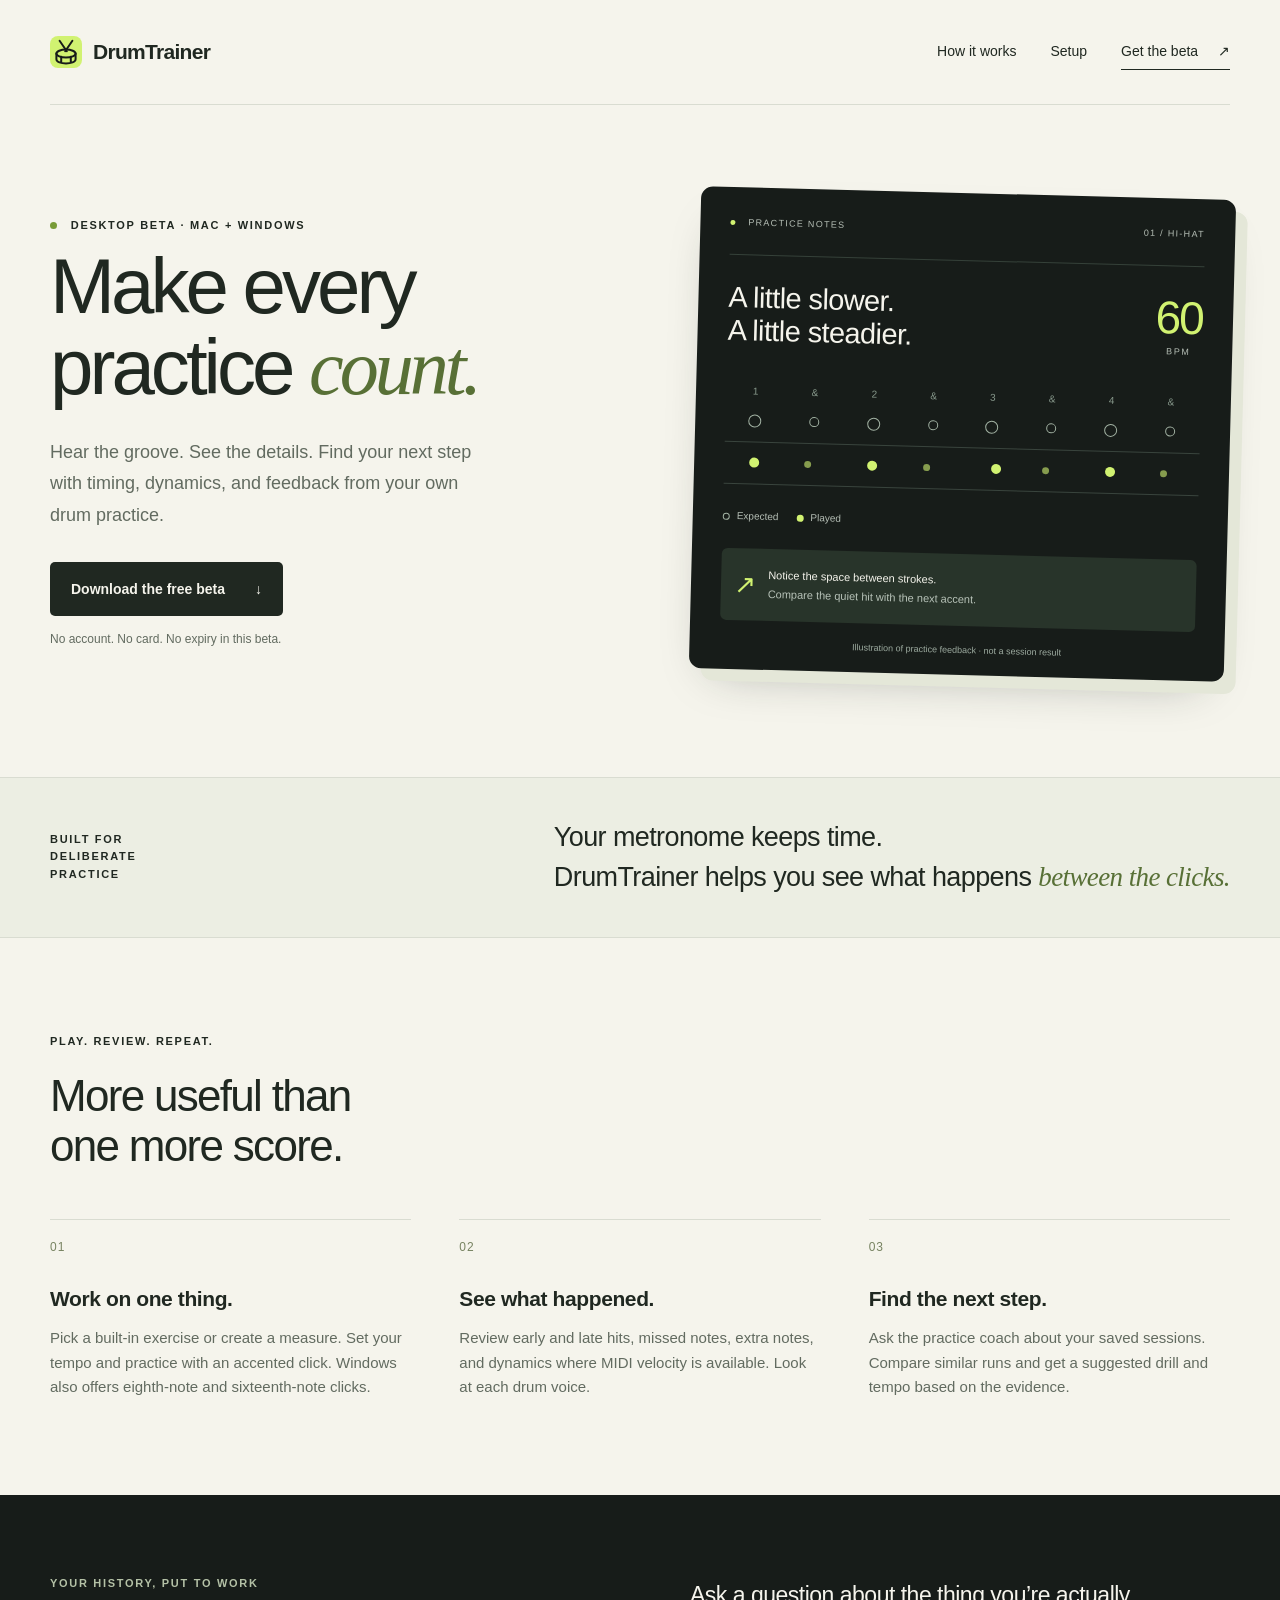
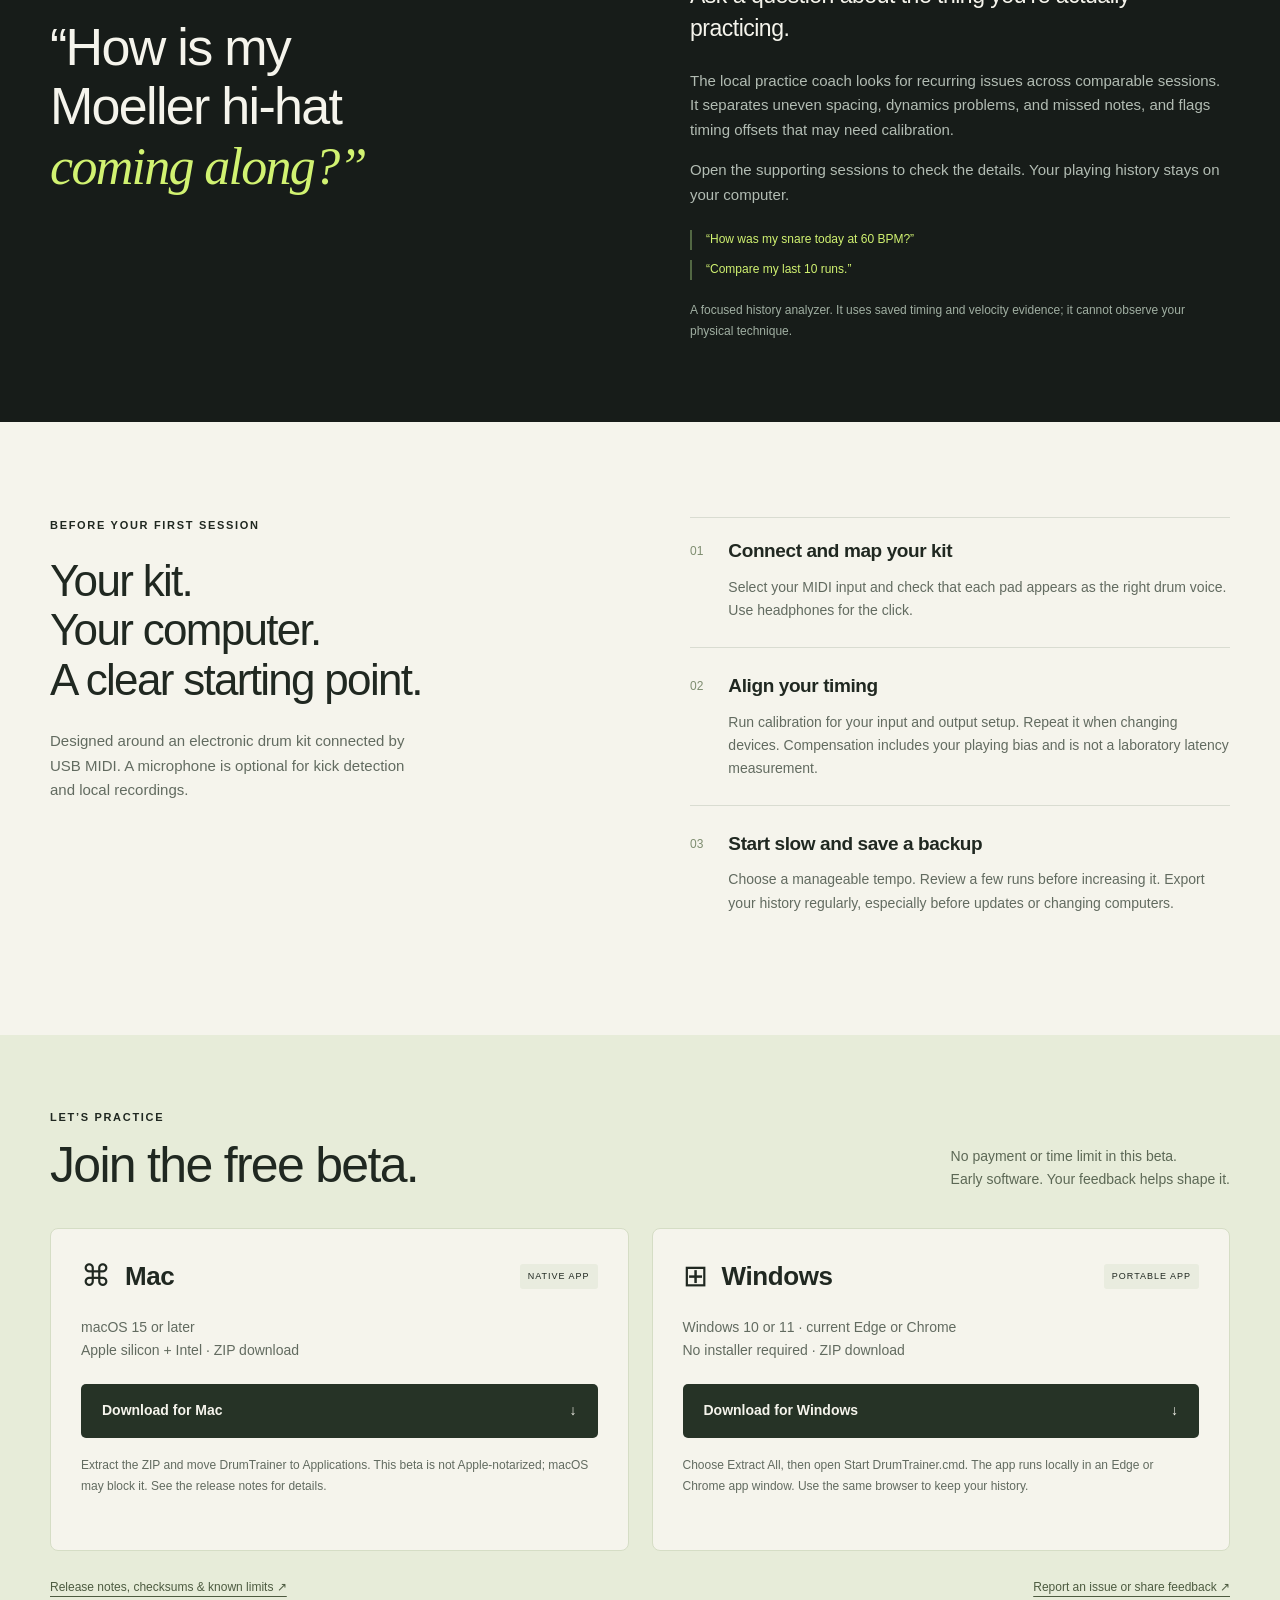
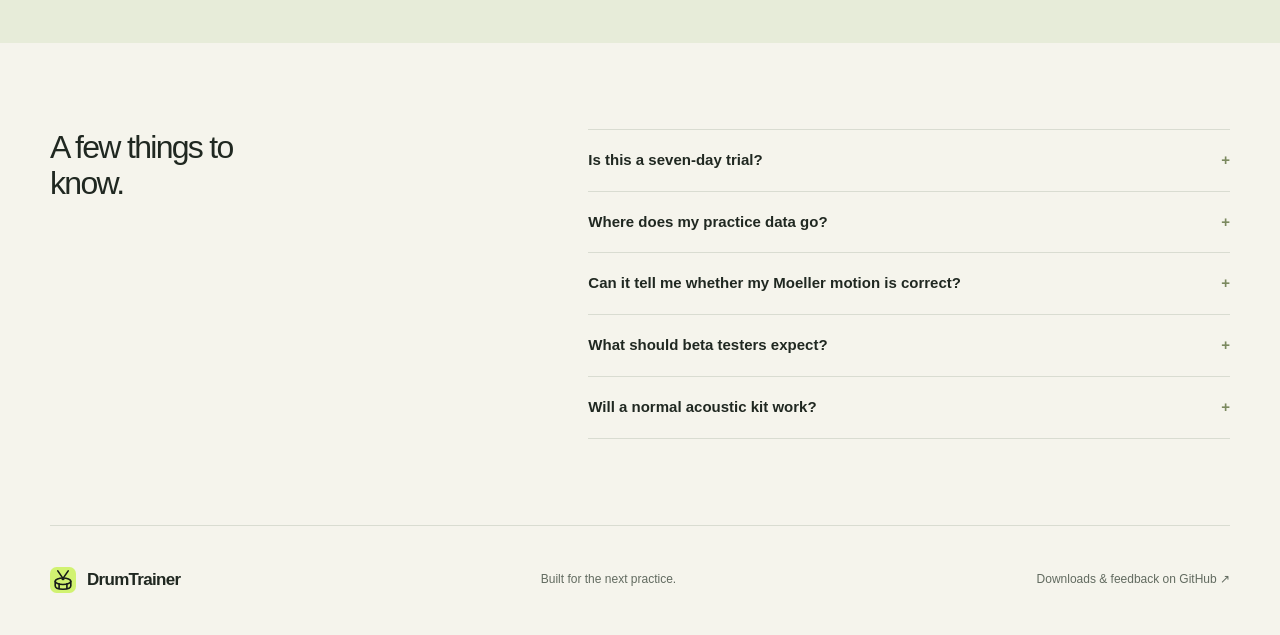
==== index.html @ 53c57be2 "Publish DrumTrainer website and beta documentation" ====
<!doctype html>
<html lang="en">
<head>
  <meta charset="utf-8">
  <meta name="viewport" content="width=device-width, initial-scale=1">
  <meta name="description" content="DrumTrainer is a free desktop beta for deliberate drum practice: timing, dynamics, local history, and feedback grounded in your sessions. For Mac and Windows.">
  <meta name="theme-color" content="#171c19">
  <title>DrumTrainer — Make every practice count.</title>
  <link rel="icon" href="icon.svg" type="image/svg+xml">
  <link rel="stylesheet" href="style.css">
</head>
<body>
  <a class="skip" href="#main">Skip to content</a>
  <header class="nav wrap">
    <a class="brand" href="./" aria-label="DrumTrainer home"><img src="icon.svg" width="32" height="32" alt="">DrumTrainer</a>
    <nav aria-label="Main navigation"><a href="#practice">How it works</a><a href="#setup">Setup</a><a href="#download" class="nav-cta">Get the beta <span aria-hidden="true">↗</span></a></nav>
  </header>
  <main id="main">
    <section class="hero wrap">
      <div class="hero-copy">
        <p class="eyebrow"><span class="status-dot"></span> DESKTOP BETA · MAC + WINDOWS</p>
        <h1>Make every<br>practice <em>count.</em></h1>
        <p class="lede">Hear the groove. See the details. Find your next step with timing, dynamics, and feedback from your own drum practice.</p>
        <a class="button primary" href="#download">Download the free beta <span aria-hidden="true">↓</span></a>
        <p class="small hero-note">No account. No card. No expiry in this beta.</p>
      </div>
      <div class="practice-art" aria-label="Illustrative practice report showing expected notes, played notes, and hi-hat spacing feedback">
        <div class="art-top"><span><span class="status-dot"></span> PRACTICE NOTES</span><span>01 / HI-HAT</span></div>
        <div class="art-title"><h2>A little slower.<br>A little steadier.</h2><span class="tempo">60<small>BPM</small></span></div>
        <div class="groove" aria-hidden="true">
          <div class="beat-labels"><span>1</span><span>&amp;</span><span>2</span><span>&amp;</span><span>3</span><span>&amp;</span><span>4</span><span>&amp;</span></div>
          <div class="note-lane target"><i></i><i></i><i></i><i></i><i></i><i></i><i></i><i></i></div>
          <div class="note-lane played"><i></i><i></i><i></i><i></i><i></i><i></i><i></i><i></i></div>
        </div>
        <div class="legend"><span><b class="target-key"></b>Expected</span><span><b class="played-key"></b>Played</span></div>
        <div class="art-feedback"><span class="feedback-icon" aria-hidden="true">↗</span><p><strong>Notice the space between strokes.</strong><br>Compare the quiet hit with the next accent.</p></div>
        <p class="art-caption">Illustration of practice feedback · not a session result</p>
      </div>
    </section>
    <section class="intro-band" id="practice"><div class="wrap intro-inner"><p class="eyebrow">BUILT FOR DELIBERATE PRACTICE</p><p>Your metronome keeps time.<br>DrumTrainer helps you see what happens <em>between the clicks.</em></p></div></section>
    <section class="wrap practice-section">
      <div class="section-heading"><p class="eyebrow">PLAY. REVIEW. REPEAT.</p><h2>More useful than<br>one more score.</h2></div>
      <div class="steps">
        <article><span class="step-number">01</span><h3>Work on one thing.</h3><p>Pick a built-in exercise or create a measure. Set your tempo and practice with an accented click. Windows also offers eighth-note and sixteenth-note clicks.</p></article>
        <article><span class="step-number">02</span><h3>See what happened.</h3><p>Review early and late hits, missed notes, extra notes, and dynamics where MIDI velocity is available. Look at each drum voice.</p></article>
        <article><span class="step-number">03</span><h3>Find the next step.</h3><p>Ask the practice coach about your saved sessions. Compare similar runs and get a suggested drill and tempo based on the evidence.</p></article>
      </div>
    </section>
    <section class="coach-section"><div class="wrap coach-inner">
      <div><p class="eyebrow">YOUR HISTORY, PUT TO WORK</p><h2>“How is my<br>Moeller hi-hat<br><em>coming along?”</em></h2></div>
      <div class="coach-copy"><p class="large-copy">Ask a question about the thing you’re actually practicing.</p><p>The local practice coach looks for recurring issues across comparable sessions. It separates uneven spacing, dynamics problems, and missed notes, and flags timing offsets that may need calibration.</p><p>Open the supporting sessions to check the details. Your playing history stays on your computer.</p><div class="question-examples"><span>“How was my snare today at 60 BPM?”</span><span>“Compare my last 10 runs.”</span></div><p class="small">A focused history analyzer. It uses saved timing and velocity evidence; it cannot observe your physical technique.</p></div>
    </div></section>
    <section class="wrap setup-section" id="setup">
      <div class="section-heading"><p class="eyebrow">BEFORE YOUR FIRST SESSION</p><h2>Your kit.<br>Your computer.<br>A clear starting point.</h2><p class="setup-lede">Designed around an electronic drum kit connected by USB MIDI. A microphone is optional for kick detection and local recordings.</p></div>
      <ol class="setup-list">
        <li><span>01</span><div><h3>Connect and map your kit</h3><p>Select your MIDI input and check that each pad appears as the right drum voice. Use headphones for the click.</p></div></li>
        <li><span>02</span><div><h3>Align your timing</h3><p>Run calibration for your input and output setup. Repeat it when changing devices. Compensation includes your playing bias and is not a laboratory latency measurement.</p></div></li>
        <li><span>03</span><div><h3>Start slow and save a backup</h3><p>Choose a manageable tempo. Review a few runs before increasing it. Export your history regularly, especially before updates or changing computers.</p></div></li>
      </ol>
    </section>
    <section class="download-section" id="download"><div class="wrap">
      <div class="download-heading"><div><p class="eyebrow">LET’S PRACTICE</p><h2>Join the free beta.</h2></div><p>No payment or time limit in this beta.<br>Early software. Your feedback helps shape it.</p></div>
      <div class="downloads">
        <article class="download-card"><div class="platform"><span aria-hidden="true">⌘</span><h3>Mac</h3><span class="platform-tag">NATIVE APP</span></div><p>macOS 15 or later<br>Apple silicon + Intel · ZIP download</p><a class="button primary" href="https://github.com/KevinFerry1/DrumTrainer-Website/releases/download/beta-2026-10-21/DrumTrainer-Mac.zip">Download for Mac <span aria-hidden="true">↓</span></a><p class="small">Extract the ZIP and move DrumTrainer to Applications. This beta is not Apple-notarized; macOS may block it. See the release notes for details.</p></article>
        <article class="download-card"><div class="platform"><span aria-hidden="true">⊞</span><h3>Windows</h3><span class="platform-tag">PORTABLE APP</span></div><p>Windows 10 or 11 · current Edge or Chrome<br>No installer required · ZIP download</p><a class="button primary" href="https://github.com/KevinFerry1/DrumTrainer-Website/releases/download/beta-2026-10-21/DrumTrainer-Windows.zip">Download for Windows <span aria-hidden="true">↓</span></a><p class="small">Choose Extract All, then open Start DrumTrainer.cmd. The app runs locally in an Edge or Chrome app window. Use the same browser to keep your history.</p></article>
      </div>
      <div class="release-links"><a href="https://github.com/KevinFerry1/DrumTrainer-Website/releases/tag/beta-2026-10-21">Release notes, checksums &amp; known limits ↗</a><a href="https://github.com/KevinFerry1/DrumTrainer-Website/issues/new">Report an issue or share feedback ↗</a></div>
    </div></section>
    <section class="wrap faq-section"><h2>A few things to know.</h2><div class="faqs">
      <details><summary>Is this a seven-day trial?</summary><p>No. This beta is free and has no time limit or payment requirement. Paid access may be introduced in a future version. Any future pricing and trial terms will be announced separately.</p></details>
      <details><summary>Where does my practice data go?</summary><p>Sessions, settings, and optional recordings are stored locally. The practice coach runs on your computer without an AI account, API key, or uploading your history. Export backups yourself; the app does not provide cloud sync.</p><p>This project page has no analytics or tracking scripts. GitHub hosts the page and downloads and may process standard connection information. Feedback submitted on GitHub is public: remove personal information from any attachments.</p></details>
      <details><summary>Can it tell me whether my Moeller motion is correct?</summary><p>It can identify patterns in hit spacing and MIDI dynamics. It cannot see your grip, rebound, tension, or movement. Use the feedback to choose what to practice and review physical technique with a teacher or video.</p></details>
      <details><summary>What should beta testers expect?</summary><p>Timing depends on your devices, calibration, and system performance. Hardware compatibility still needs broader testing. Mac and Windows have some differences, including audio routing and recording access. Export your history before updates and check the release notes for current limits.</p></details>
      <details><summary>Will a normal acoustic kit work?</summary><p>MIDI provides the pad-by-pad evidence used for drum grading and dynamics. The optional microphone path detects kick impacts; this beta does not transcribe a full acoustic kit from one microphone.</p></details>
    </div></section>
  </main>
  <footer class="wrap footer"><a class="brand" href="./"><img src="icon.svg" width="26" height="26" alt="">DrumTrainer</a><p>Built for the next practice.</p><a href="https://github.com/KevinFerry1/DrumTrainer-Website">Downloads &amp; feedback on GitHub ↗</a></footer>
</body>
</html>
---- style.css ----
@charset "UTF-8";
:root{color-scheme:light;--paper:#f5f4ec;--ink:#202821;--muted:#626b60;--line:#d9dcd1;--lime:#d1f271;--dark:#171c19;--serif:Georgia,'Times New Roman',serif;--sans:Inter,'Segoe UI',Arial,sans-serif}
*{box-sizing:border-box}html{scroll-behavior:smooth;scroll-padding-top:28px}body{margin:0;background:var(--paper);color:var(--ink);font-family:var(--sans);font-size:16px;line-height:1.65}a{color:inherit;text-underline-offset:5px}a:hover{text-decoration-thickness:2px}a:focus-visible,summary:focus-visible{outline:3px solid #607929;outline-offset:6px}.wrap{width:min(1180px,calc(100% - 96px));margin-inline:auto}.nav{display:flex;align-items:center;justify-content:space-between;min-height:105px;border-bottom:1px solid var(--line)}.brand{display:inline-flex;align-items:center;gap:11px;font-size:21px;font-weight:700;letter-spacing:-.7px;text-decoration:none}.nav nav{display:flex;align-items:center;gap:34px;font-size:14px}.nav nav a{text-decoration:none}.nav-cta{border-bottom:1px solid var(--ink);padding:6px 0}.nav-cta span{margin-left:16px}.skip{position:absolute;top:0;left:20px;padding:10px;background:var(--lime);transform:translateY(-140%);z-index:10}.skip:focus{transform:none}.hero{display:grid;grid-template-columns:1.08fr 1fr;gap:68px;align-items:center;padding-block:88px 102px}.eyebrow{font-size:11px;font-weight:700;letter-spacing:1.7px;line-height:1.6}.status-dot{display:inline-block;width:7px;height:7px;border-radius:50%;background:#789b37;margin-right:9px}h1,h2,h3,p{margin-top:0}h1{font-size:clamp(62px,6.1vw,84px);font-weight:500;line-height:1.035;letter-spacing:-4px;margin-bottom:28px}h1 em,h2 em{font-family:var(--serif);font-weight:400}h1 em{color:#587036}h2{font-size:44px;line-height:1.13;letter-spacing:-1.7px;font-weight:500;margin-bottom:24px}h3{font-size:21px;line-height:1.35;letter-spacing:-.4px;font-weight:600;margin-bottom:12px}.lede{font-size:18px;color:var(--muted);max-width:450px;line-height:1.75;margin-bottom:31px}.button{display:inline-flex;align-items:center;justify-content:space-between;gap:30px;min-height:54px;border-radius:5px;padding:13px 21px;font-size:14px;font-weight:650;text-decoration:none;transition:background .15s,transform .15s}.primary{background:var(--ink);color:var(--paper)}.primary:hover{background:#3b4c35;transform:translateY(-1px)}.small{font-size:12px;line-height:1.75;color:var(--muted)}.hero-note{margin:13px 0 0}.practice-art{background:var(--dark);color:var(--paper);border-radius:12px;padding:28px 30px 17px;transform:rotate(1.5deg);box-shadow:12px 12px 0 #e4e7d8,0 22px 50px -25px #1b231d66;position:relative}.practice-art:before{display:none;content:'';position:absolute;inset:12px -12px -12px 12px;background:#e4e7d8;border:1px solid var(--line);border-radius:12px;z-index:-1}.art-top{display:flex;align-items:center;justify-content:space-between;font-size:9px;letter-spacing:1.3px;color:#b5beb5;padding-bottom:24px;border-bottom:1px solid #354139}.art-top .status-dot{background:var(--lime);width:5px;height:5px}.art-title{display:flex;justify-content:space-between;align-items:center;padding-block:26px 15px}.art-title h2{font-size:29px;letter-spacing:-.6px;margin:0}.tempo{font-size:46px;letter-spacing:-2px;color:var(--lime);line-height:1;text-align:center}.tempo small{display:block;font-size:9px;letter-spacing:1.6px;color:#b5beb5;margin-top:7px}.groove{padding-block:22px 12px}.beat-labels,.note-lane{display:grid;grid-template-columns:repeat(8,1fr);align-items:center;text-align:center}.beat-labels{font-size:10px;color:#88998c}.note-lane{height:42px;border-bottom:1px solid #39443d}.note-lane i{display:block;height:10px;width:10px;border-radius:50%;margin-inline:auto}.target i{border:1px solid #a2b2a3}.target i:nth-child(odd){width:13px;height:13px}.played i{background:var(--lime)}.played i:nth-child(even){opacity:.6;width:7px;height:7px;transform:translateX(-5px)}.played i:nth-child(5){transform:translateX(5px)}.legend{display:flex;gap:18px;color:#b5beb5;font-size:10px;padding:12px 0 24px}.legend span{display:flex;align-items:center;gap:7px}.legend b{height:7px;width:7px;border-radius:50%}.target-key{border:1px solid #a2b2a3}.played-key{background:var(--lime)}.art-feedback{display:flex;gap:12px;align-items:center;background:#28342a;padding:17px 13px;border-radius:6px}.feedback-icon{font-size:26px;color:var(--lime);line-height:1}.art-feedback p{font-size:11px;color:#b7c2b8;line-height:1.7;margin:0}.art-feedback strong{font-weight:500;color:var(--paper)}.art-caption{font-size:9px;color:#9caa9f;margin:17px 0 0;text-align:center}.intro-band{border-block:1px solid var(--line);background:#eceee3}.intro-inner{display:flex;align-items:center;justify-content:space-between;gap:50px;padding-block:39px}.intro-inner .eyebrow{margin:0;max-width:160px}.intro-inner>p:last-child{font-size:27px;line-height:1.5;letter-spacing:-.6px;margin:0}.intro-inner em{font-family:var(--serif);color:#587036}.practice-section{padding-block:95px}.section-heading .eyebrow{margin-bottom:21px}.steps{display:grid;grid-template-columns:repeat(3,1fr);gap:48px;margin-top:48px}.step-number{display:block;border-top:1px solid var(--line);padding-top:18px;font-size:12px;color:#778361;letter-spacing:1px;margin-bottom:28px}.steps p,.coach-copy>p,.setup-list p{color:var(--muted);font-size:15px}.steps p{margin-bottom:0}.coach-section{background:var(--dark);color:var(--paper)}.coach-inner{display:grid;grid-template-columns:1fr 1fr;gap:100px;padding-block:80px}.coach-inner .eyebrow{color:#b4c1a6}.coach-inner h2{font-size:52px;line-height:1.15;margin:25px 0 0}.coach-inner h2 em{color:var(--lime)}.coach-copy{padding-top:4px}.coach-copy>p{color:#b2bcb3}.coach-copy .large-copy{font-size:23px;line-height:1.45;letter-spacing:-.5px;color:var(--paper)}.coach-copy .small{color:#a0afa2;font-size:12px;margin-bottom:0}.question-examples{display:flex;flex-direction:column;gap:10px;padding-block:8px 20px;font-size:12px;color:var(--lime)}.question-examples span{border-left:2px solid #526743;padding-left:14px}.setup-section{display:grid;grid-template-columns:1fr 1fr;gap:100px;padding-block:95px}.setup-lede{font-size:15px;color:var(--muted);max-width:370px}.setup-list{list-style:none;padding:0;margin:0}.setup-list li{display:flex;gap:25px;padding-block:25px;border-top:1px solid var(--line)}.setup-list li:first-child{padding-top:20px}.setup-list li>span{font-size:12px;color:#7e8d70;padding-top:4px}.setup-list h3{font-size:19px}.setup-list p{margin-bottom:0;font-size:14px}.download-section{background:#e7ecd9;padding-block:74px 45px}.download-heading{display:flex;justify-content:space-between;align-items:end;gap:30px;margin-bottom:34px}.download-heading h2{font-size:50px;margin:0}.download-heading>p{font-size:14px;color:#5c6855;margin:0 0 3px}.downloads{display:grid;grid-template-columns:1fr 1fr;gap:23px}.download-card{background:var(--paper);padding:30px;border:1px solid #d5ddc5;border-radius:8px}.platform{display:flex;align-items:center;gap:14px;margin-bottom:22px}.platform>span:first-child{font-size:30px;line-height:1}.platform h3{font-size:26px;margin:0}.platform-tag{margin-left:auto;font-size:9px;letter-spacing:1px;background:#e9ecdf;padding:5px 8px;border-radius:3px}.download-card>p:not(.small){font-size:14px;color:var(--muted);margin-bottom:22px}.download-card .button{width:100%;background:#263326}.download-card .small{margin-top:17px;margin-bottom:0;min-height:65px}.release-links{display:flex;justify-content:space-between;gap:20px;margin-top:27px;font-size:12px;color:#4d5b40}.faq-section{display:grid;grid-template-columns:1fr 1.4fr;gap:80px;padding-block:86px}.faq-section h2{font-size:32px;max-width:260px}.faqs details{border-top:1px solid var(--line);padding:18px 0}.faqs details:last-child{border-bottom:1px solid var(--line)}summary{cursor:pointer;font-size:15px;font-weight:600;padding-right:24px;position:relative;list-style:none}summary::-webkit-details-marker{display:none}summary:after{content:'+';position:absolute;right:0;color:#7b895f}details[open] summary:after{content:'−'}.faqs p{font-size:14px;color:var(--muted);margin:15px 25px 0 0}.footer{display:flex;align-items:center;justify-content:space-between;gap:20px;min-height:110px;border-top:1px solid var(--line);font-size:12px;color:var(--muted)}.footer .brand{font-size:17px;color:var(--ink)}.footer p{margin:0}.footer>a:last-child{text-decoration:none}
@media(min-width:1500px){.hero{padding-block:105px 120px}}
@media(max-width:1000px){.wrap{width:calc(100% - 64px)}.hero{gap:36px;padding-block:65px 75px}h1{font-size:65px;letter-spacing:-3px}.practice-art{padding:23px 22px 16px}.art-title h2{font-size:25px}.lede{font-size:16px}.coach-inner,.setup-section{gap:50px}.steps{gap:30px}.coach-inner h2{font-size:45px}.faq-section{gap:40px}}
@media(max-width:720px){.wrap{width:calc(100% - 40px)}.nav{min-height:82px}.brand{font-size:19px}.nav nav{gap:0}.nav nav>a:not(.nav-cta){display:none}.hero{grid-template-columns:1fr;gap:45px;padding-block:50px 65px}.hero-copy{max-width:500px}h1{font-size:68px}.lede{max-width:440px}.practice-art{max-width:490px;width:calc(100% - 14px);justify-self:center;transform:rotate(1deg)}.art-title h2{font-size:31px}.intro-inner{display:block;padding-block:30px}.intro-inner .eyebrow{max-width:none;margin-bottom:17px}.intro-inner>p:last-child{font-size:23px}.practice-section,.setup-section{padding-block:60px}h2{font-size:37px}.steps{grid-template-columns:1fr;gap:30px;margin-top:35px}.step-number{margin-bottom:14px}.steps h3{font-size:22px}.steps p{max-width:490px}.coach-inner{grid-template-columns:1fr;gap:28px;padding-block:55px}.coach-inner h2{font-size:46px;margin-top:22px}.setup-section{grid-template-columns:1fr;gap:20px}.setup-lede{max-width:490px}.download-section{padding-block:50px 35px}.download-heading{display:block}.download-heading h2{font-size:40px}.download-heading>p{margin-top:22px}.downloads{grid-template-columns:1fr;gap:18px}.download-card{padding:24px}.download-card .small{min-height:0}.release-links{flex-direction:column;gap:17px}.faq-section{grid-template-columns:1fr;gap:15px;padding-block:55px}.faq-section h2{max-width:none;font-size:30px}.footer{flex-wrap:wrap;padding-block:25px;gap:15px}.footer p{display:none}.footer .brand{font-size:16px}.footer>a:last-child{font-size:11px}}
@media(prefers-reduced-motion:reduce){html{scroll-behavior:auto}.button{transition:none}}
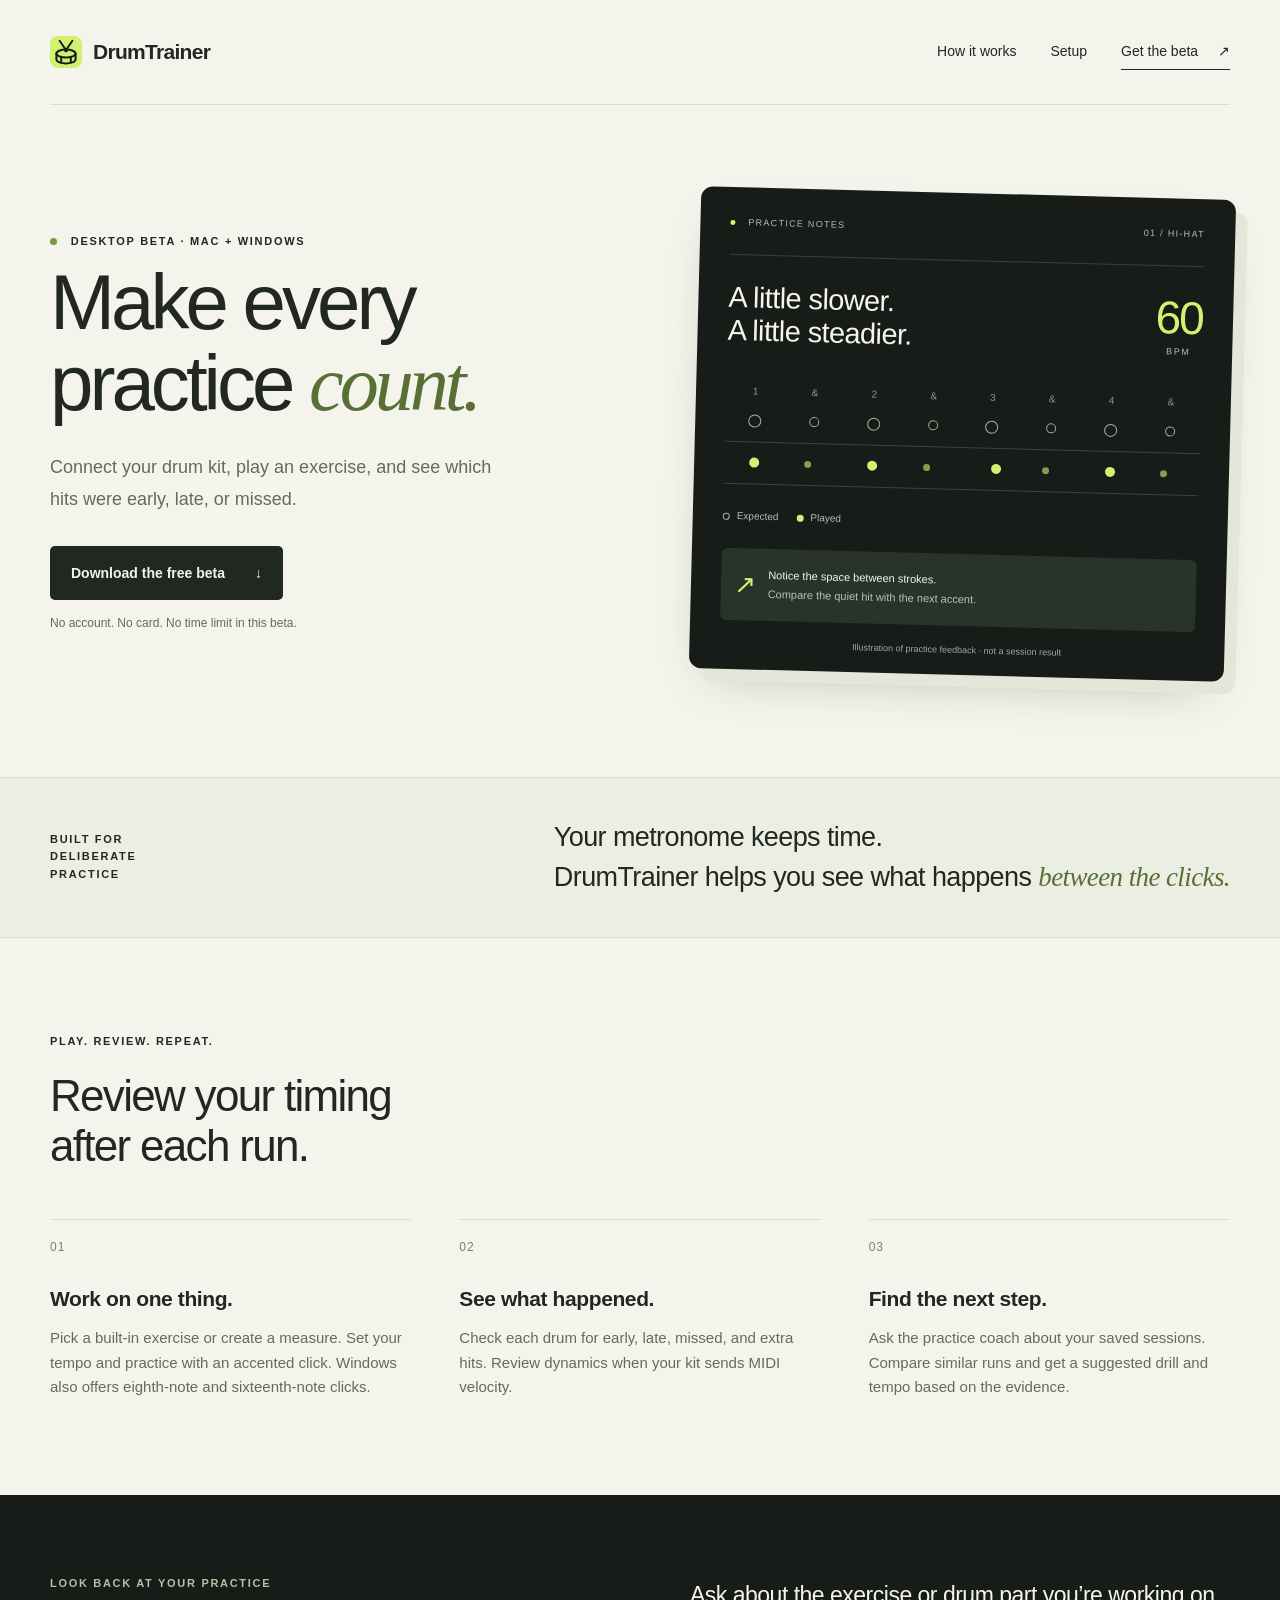
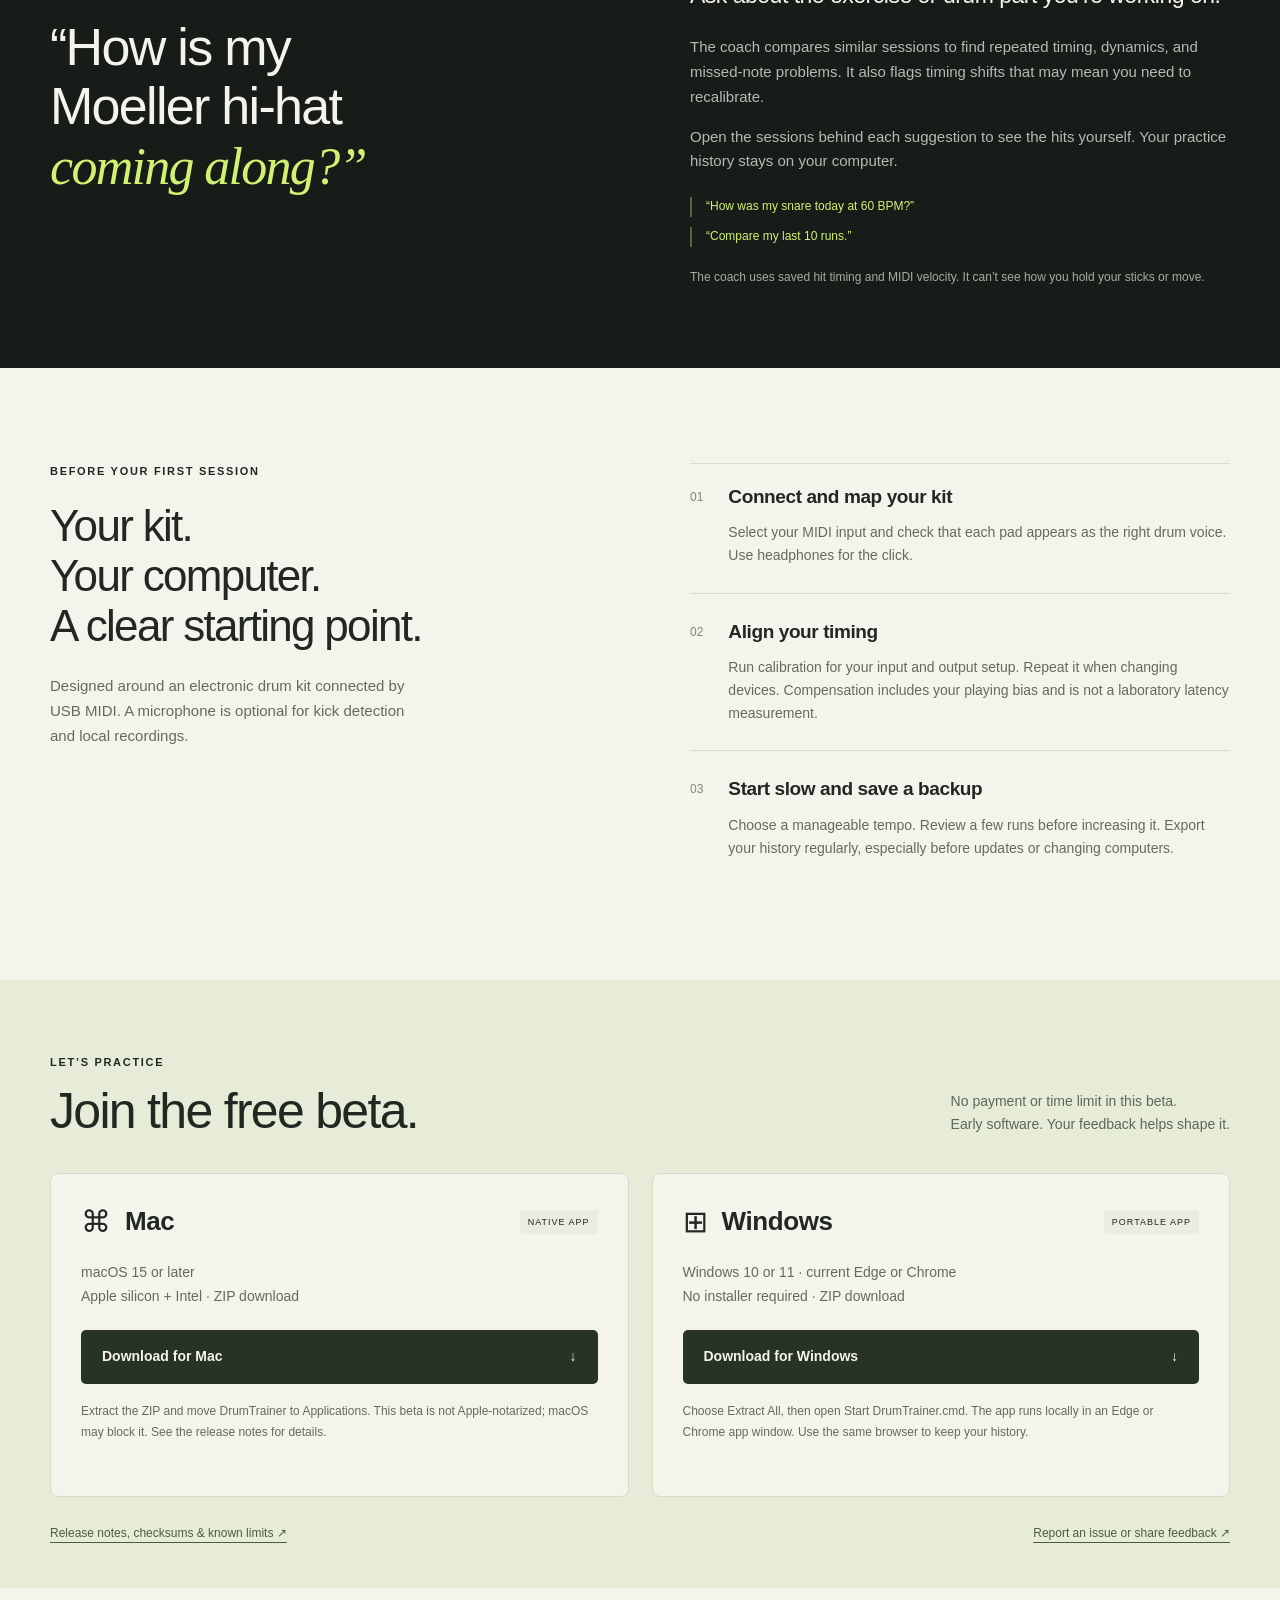
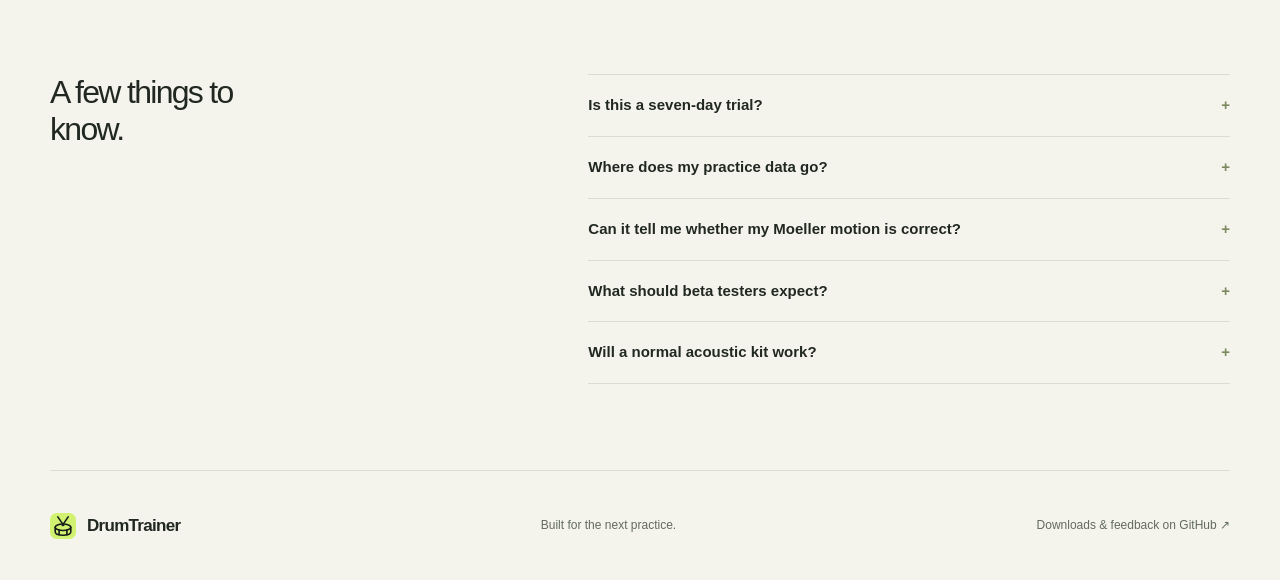
==== commit d8fefd8e: "Refine website wording and simplify README privacy text" ====
--- a/index.html
+++ b/index.html
@@ -3,7 +3,7 @@
 <head>
   <meta charset="utf-8">
   <meta name="viewport" content="width=device-width, initial-scale=1">
-  <meta name="description" content="DrumTrainer is a free desktop beta for deliberate drum practice: timing, dynamics, local history, and feedback grounded in your sessions. For Mac and Windows.">
+  <meta name="description" content="Practice with your drum kit, check your timing and dynamics, and track your progress. DrumTrainer is a free desktop beta for Mac and Windows.">
   <meta name="theme-color" content="#171c19">
   <title>DrumTrainer — Make every practice count.</title>
   <link rel="icon" href="icon.svg" type="image/svg+xml">
@@ -20,9 +20,9 @@
       <div class="hero-copy">
         <p class="eyebrow"><span class="status-dot"></span> DESKTOP BETA · MAC + WINDOWS</p>
         <h1>Make every<br>practice <em>count.</em></h1>
-        <p class="lede">Hear the groove. See the details. Find your next step with timing, dynamics, and feedback from your own drum practice.</p>
+        <p class="lede">Connect your drum kit, play an exercise, and see which hits were early, late, or missed.</p>
         <a class="button primary" href="#download">Download the free beta <span aria-hidden="true">↓</span></a>
-        <p class="small hero-note">No account. No card. No expiry in this beta.</p>
+        <p class="small hero-note">No account. No card. No time limit in this beta.</p>
       </div>
       <div class="practice-art" aria-label="Illustrative practice report showing expected notes, played notes, and hi-hat spacing feedback">
         <div class="art-top"><span><span class="status-dot"></span> PRACTICE NOTES</span><span>01 / HI-HAT</span></div>
@@ -39,16 +39,16 @@
     </section>
     <section class="intro-band" id="practice"><div class="wrap intro-inner"><p class="eyebrow">BUILT FOR DELIBERATE PRACTICE</p><p>Your metronome keeps time.<br>DrumTrainer helps you see what happens <em>between the clicks.</em></p></div></section>
     <section class="wrap practice-section">
-      <div class="section-heading"><p class="eyebrow">PLAY. REVIEW. REPEAT.</p><h2>More useful than<br>one more score.</h2></div>
+      <div class="section-heading"><p class="eyebrow">PLAY. REVIEW. REPEAT.</p><h2>Review your timing<br>after each run.</h2></div>
       <div class="steps">
         <article><span class="step-number">01</span><h3>Work on one thing.</h3><p>Pick a built-in exercise or create a measure. Set your tempo and practice with an accented click. Windows also offers eighth-note and sixteenth-note clicks.</p></article>
-        <article><span class="step-number">02</span><h3>See what happened.</h3><p>Review early and late hits, missed notes, extra notes, and dynamics where MIDI velocity is available. Look at each drum voice.</p></article>
+        <article><span class="step-number">02</span><h3>See what happened.</h3><p>Check each drum for early, late, missed, and extra hits. Review dynamics when your kit sends MIDI velocity.</p></article>
         <article><span class="step-number">03</span><h3>Find the next step.</h3><p>Ask the practice coach about your saved sessions. Compare similar runs and get a suggested drill and tempo based on the evidence.</p></article>
       </div>
     </section>
     <section class="coach-section"><div class="wrap coach-inner">
-      <div><p class="eyebrow">YOUR HISTORY, PUT TO WORK</p><h2>“How is my<br>Moeller hi-hat<br><em>coming along?”</em></h2></div>
-      <div class="coach-copy"><p class="large-copy">Ask a question about the thing you’re actually practicing.</p><p>The local practice coach looks for recurring issues across comparable sessions. It separates uneven spacing, dynamics problems, and missed notes, and flags timing offsets that may need calibration.</p><p>Open the supporting sessions to check the details. Your playing history stays on your computer.</p><div class="question-examples"><span>“How was my snare today at 60 BPM?”</span><span>“Compare my last 10 runs.”</span></div><p class="small">A focused history analyzer. It uses saved timing and velocity evidence; it cannot observe your physical technique.</p></div>
+      <div><p class="eyebrow">LOOK BACK AT YOUR PRACTICE</p><h2>“How is my<br>Moeller hi-hat<br><em>coming along?”</em></h2></div>
+      <div class="coach-copy"><p class="large-copy">Ask about the exercise or drum part you’re working on.</p><p>The coach compares similar sessions to find repeated timing, dynamics, and missed-note problems. It also flags timing shifts that may mean you need to recalibrate.</p><p>Open the sessions behind each suggestion to see the hits yourself. Your practice history stays on your computer.</p><div class="question-examples"><span>“How was my snare today at 60 BPM?”</span><span>“Compare my last 10 runs.”</span></div><p class="small">The coach uses saved hit timing and MIDI velocity. It can’t see how you hold your sticks or move.</p></div>
     </div></section>
     <section class="wrap setup-section" id="setup">
       <div class="section-heading"><p class="eyebrow">BEFORE YOUR FIRST SESSION</p><h2>Your kit.<br>Your computer.<br>A clear starting point.</h2><p class="setup-lede">Designed around an electronic drum kit connected by USB MIDI. A microphone is optional for kick detection and local recordings.</p></div>
@@ -61,10 +61,10 @@
     <section class="download-section" id="download"><div class="wrap">
       <div class="download-heading"><div><p class="eyebrow">LET’S PRACTICE</p><h2>Join the free beta.</h2></div><p>No payment or time limit in this beta.<br>Early software. Your feedback helps shape it.</p></div>
       <div class="downloads">
-        <article class="download-card"><div class="platform"><span aria-hidden="true">⌘</span><h3>Mac</h3><span class="platform-tag">NATIVE APP</span></div><p>macOS 15 or later<br>Apple silicon + Intel · ZIP download</p><a class="button primary" href="https://github.com/KevinFerry1/DrumTrainer-Website/releases/download/beta-2026-10-21/DrumTrainer-Mac.zip">Download for Mac <span aria-hidden="true">↓</span></a><p class="small">Extract the ZIP and move DrumTrainer to Applications. This beta is not Apple-notarized; macOS may block it. See the release notes for details.</p></article>
-        <article class="download-card"><div class="platform"><span aria-hidden="true">⊞</span><h3>Windows</h3><span class="platform-tag">PORTABLE APP</span></div><p>Windows 10 or 11 · current Edge or Chrome<br>No installer required · ZIP download</p><a class="button primary" href="https://github.com/KevinFerry1/DrumTrainer-Website/releases/download/beta-2026-10-21/DrumTrainer-Windows.zip">Download for Windows <span aria-hidden="true">↓</span></a><p class="small">Choose Extract All, then open Start DrumTrainer.cmd. The app runs locally in an Edge or Chrome app window. Use the same browser to keep your history.</p></article>
+        <article class="download-card"><div class="platform"><span aria-hidden="true">⌘</span><h3>Mac</h3><span class="platform-tag">NATIVE APP</span></div><p>macOS 15 or later<br>Apple silicon + Intel · ZIP download</p><a class="button primary" href="https://github.com/KevinFerry1/DrumTrainer/releases/download/beta-2026-10-21/DrumTrainer-Mac.zip">Download for Mac <span aria-hidden="true">↓</span></a><p class="small">Extract the ZIP and move DrumTrainer to Applications. This beta is not Apple-notarized; macOS may block it. See the release notes for details.</p></article>
+        <article class="download-card"><div class="platform"><span aria-hidden="true">⊞</span><h3>Windows</h3><span class="platform-tag">PORTABLE APP</span></div><p>Windows 10 or 11 · current Edge or Chrome<br>No installer required · ZIP download</p><a class="button primary" href="https://github.com/KevinFerry1/DrumTrainer/releases/download/beta-2026-10-21/DrumTrainer-Windows.zip">Download for Windows <span aria-hidden="true">↓</span></a><p class="small">Choose Extract All, then open Start DrumTrainer.cmd. The app runs locally in an Edge or Chrome app window. Use the same browser to keep your history.</p></article>
       </div>
-      <div class="release-links"><a href="https://github.com/KevinFerry1/DrumTrainer-Website/releases/tag/beta-2026-10-21">Release notes, checksums &amp; known limits ↗</a><a href="https://github.com/KevinFerry1/DrumTrainer-Website/issues/new">Report an issue or share feedback ↗</a></div>
+      <div class="release-links"><a href="https://github.com/KevinFerry1/DrumTrainer/releases/tag/beta-2026-10-21">Release notes, checksums &amp; known limits ↗</a><a href="https://github.com/KevinFerry1/DrumTrainer/issues/new">Report an issue or share feedback ↗</a></div>
     </div></section>
     <section class="wrap faq-section"><h2>A few things to know.</h2><div class="faqs">
       <details><summary>Is this a seven-day trial?</summary><p>No. This beta is free and has no time limit or payment requirement. Paid access may be introduced in a future version. Any future pricing and trial terms will be announced separately.</p></details>
@@ -74,6 +74,6 @@
       <details><summary>Will a normal acoustic kit work?</summary><p>MIDI provides the pad-by-pad evidence used for drum grading and dynamics. The optional microphone path detects kick impacts; this beta does not transcribe a full acoustic kit from one microphone.</p></details>
     </div></section>
   </main>
-  <footer class="wrap footer"><a class="brand" href="./"><img src="icon.svg" width="26" height="26" alt="">DrumTrainer</a><p>Built for the next practice.</p><a href="https://github.com/KevinFerry1/DrumTrainer-Website">Downloads &amp; feedback on GitHub ↗</a></footer>
+  <footer class="wrap footer"><a class="brand" href="./"><img src="icon.svg" width="26" height="26" alt="">DrumTrainer</a><p>Built for the next practice.</p><a href="https://github.com/KevinFerry1/DrumTrainer">Downloads &amp; feedback on GitHub ↗</a></footer>
 </body>
 </html>
